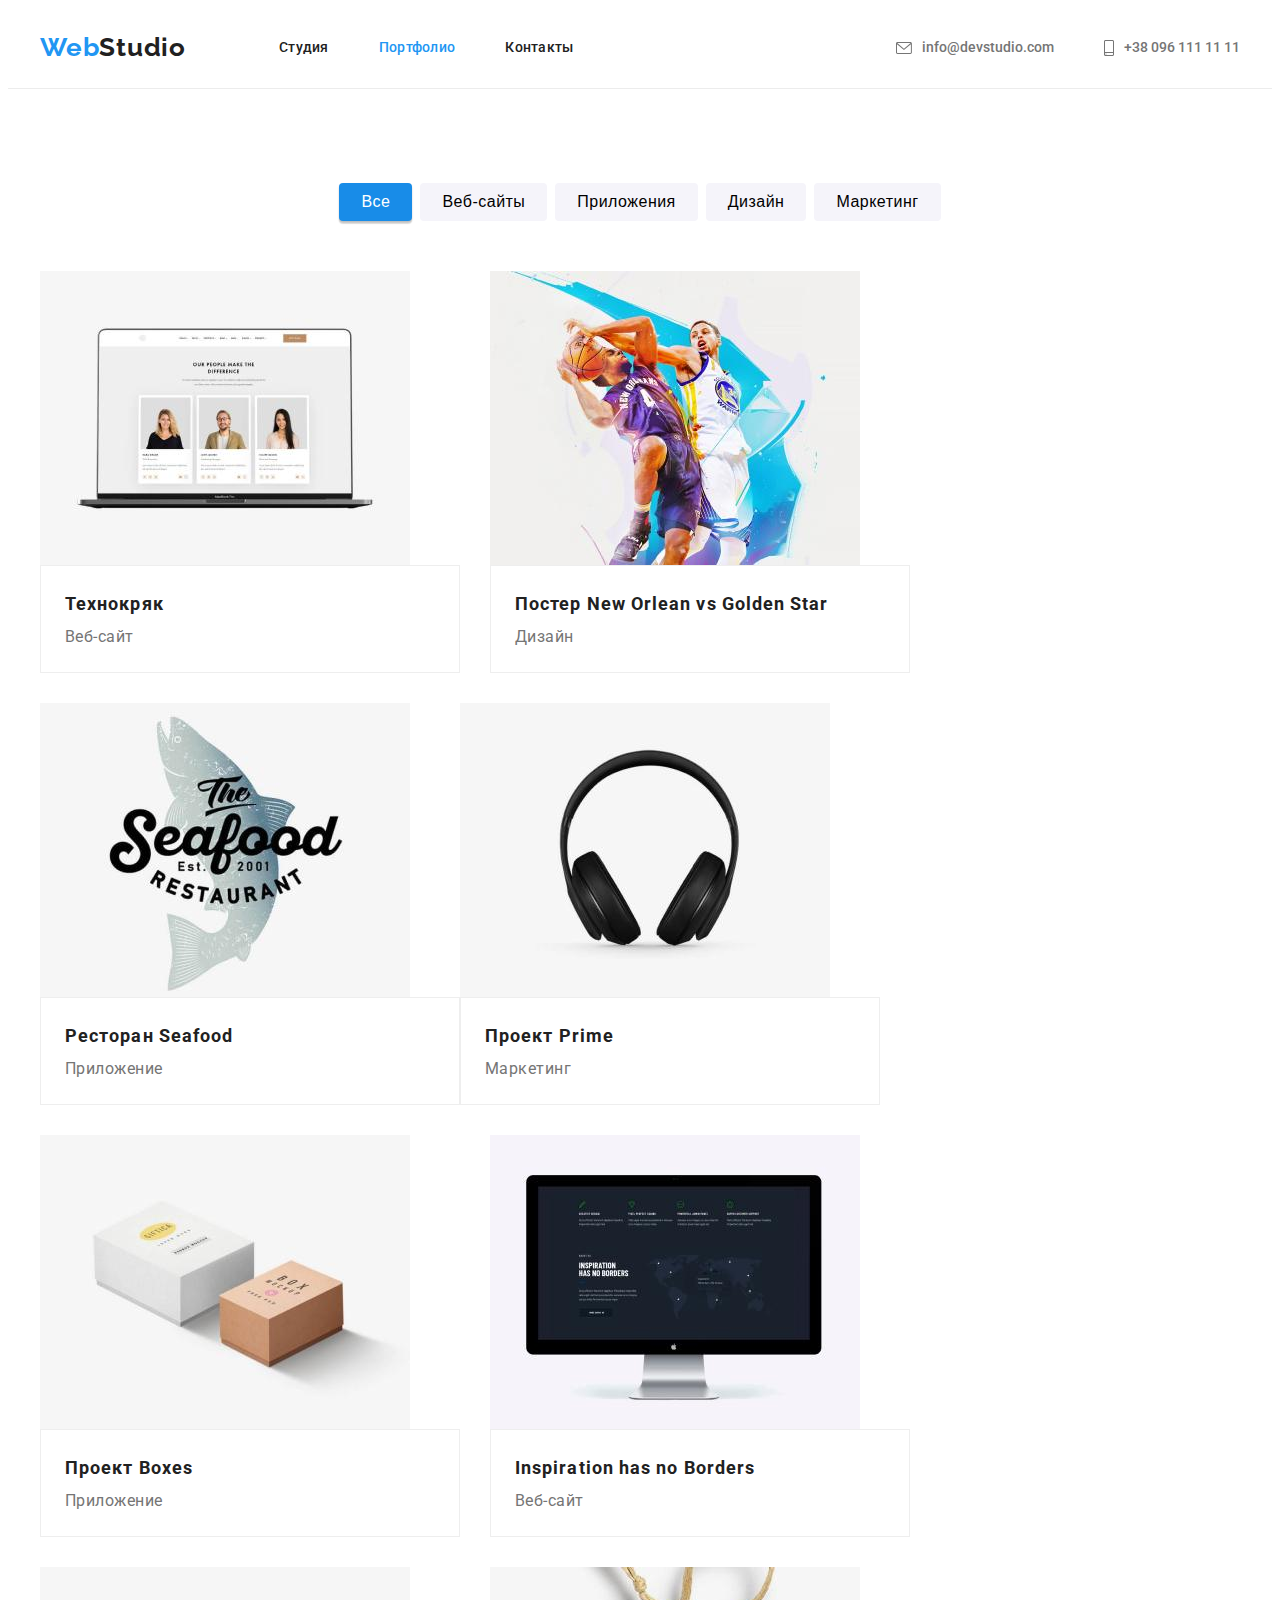
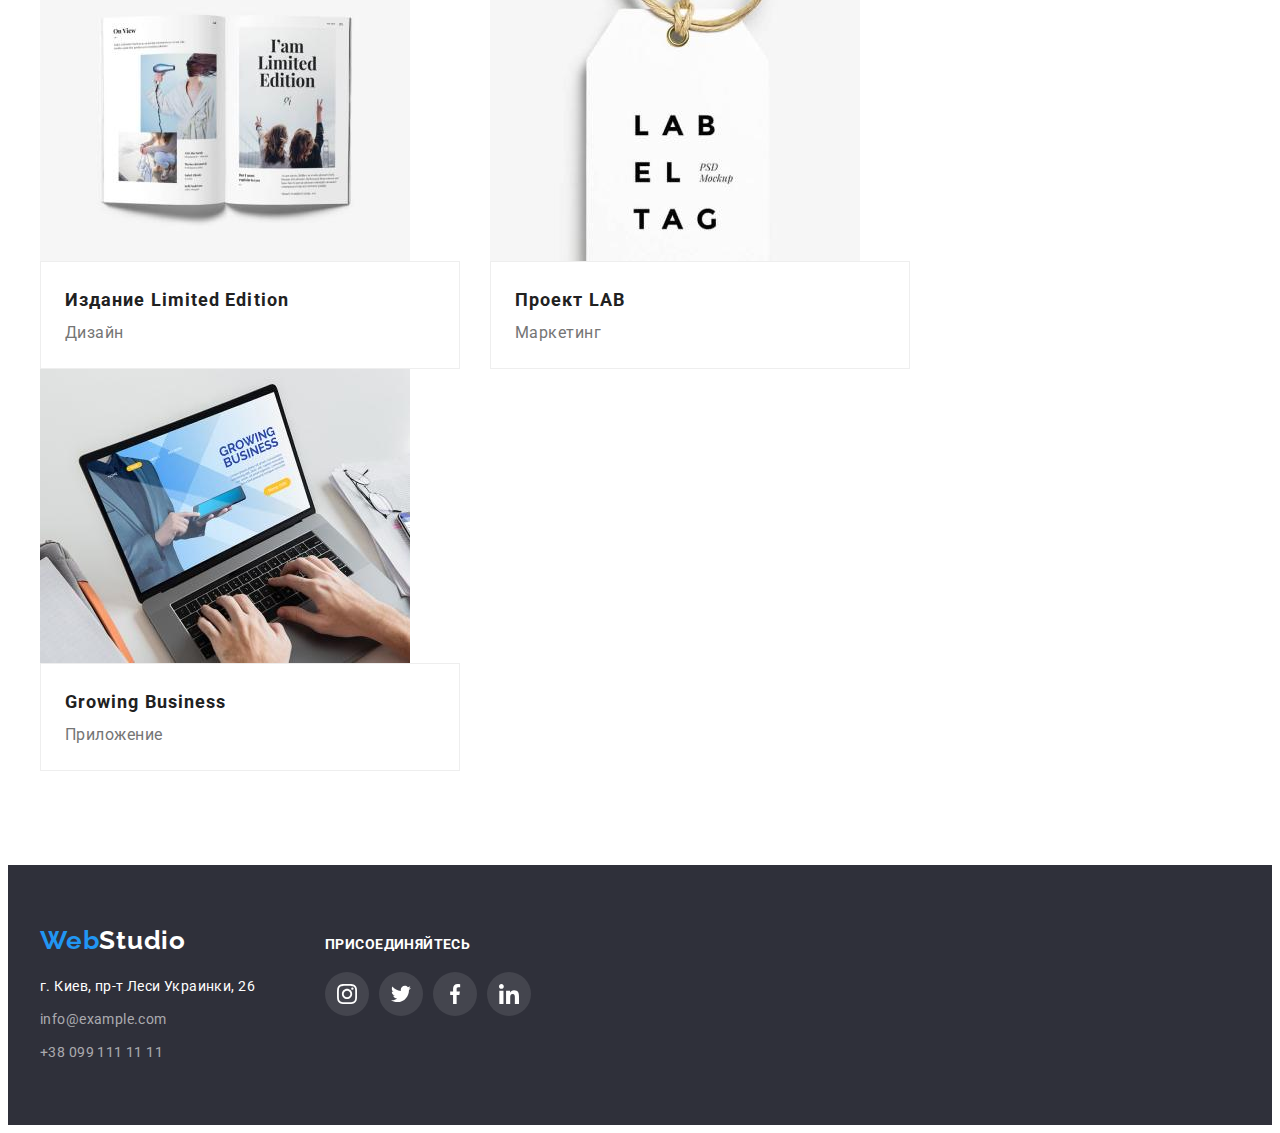
==== portfolio.html @ d8a08584 "." ====
<!DOCTYPE html>
<html lang="ru">
  <head>
    <meta charset="UTF-8" />
    <meta http-equiv="X-UA-Compatible" content="IE=edge" />
    <meta name="viewport" content="width=device-width, initial-scale=1.0" />
    <title>portfolio</title>
    <link
      rel="stylesheet"
      href="https://cdnjs.cloudflare.com/ajax/libs/modern-normalize/1.1.0/modern-normalize.min.css"
      integrity="sha512-wpPYUAdjBVSE4KJnH1VR1HeZfpl1ub8YT/NKx4PuQ5NmX2tKuGu6U/JRp5y+Y8XG2tV+wKQpNHVUX03MfMFn9Q=="
      crossorigin="anonymous"
      referrerpolicy="no-referrer"
    />
    <link rel="preconnect" href="https://fonts.gstatic.com" crossorigin />
    <link
      href="https://fonts.googleapis.com/css2?family=Raleway:wght@700&family=Roboto:wght@400;500;700;900&display=swap"
      rel="stylesheet"
    />
    <link rel="stylesheet" href="./css/styles.css" />
  </head>
  <body>
    <header class="page-header">
      <div class="container header-content">
        <nav class="header-navigation">
          <a href="./index.html" class="logo logo-header logo-navigation"
            >Web<span class="logo-color-studio">Studio</span></a
          >
          <ul class="site-nav">
            <li class="header-link-nav">
              <a class="header-link link" href="./">Студия</a>
            </li>
            <li class="header-link-nav">
              <a class="header-link link link-active" href="./portfolio.html"
                >Портфолио</a
              >
            </li>
            <li class="header-link-nav">
              <a class="header-link link" href="">Контакты</a>
            </li>
          </ul>
        </nav>
        <ul class="auth-nav">
          <li class="header-link-contacts">
            <a
              class="header-link link link-contacs"
              href="mailto:info@devstudio.com"
              ><span class="icon-maile">
                <svg width="16" height="12">
                  <use href="./images/icons/symbol-defs.svg#icon-mesedge"></use>
                </svg>
              </span>
              info@devstudio.com</a
            >
          </li>
          <li class="header-link-contacts">
            <a class="header-link link link-contacs" href="tel:+380961111111">
              <span class="icon-maile">
                <svg width="10" height="16">
                  <use
                    href="./images/icons/symbol-defs.svg#icon-smartphone"
                  ></use>
                </svg>
              </span>
              +38 096 111 11 11</a
            >
          </li>
        </ul>
      </div>
    </header>
    <main>
      <section class="portfolio-container">
        <div class="container">
          <h1 class="visually-hidden">Портфолио</h1>
          <ul class="portfolio-buttons">
            <li class="portfolio-buttons-lists">
              <button
                class="buttons-secondary buttons-secondary-text active-btn"
                type="button"
              >
                Все
              </button>
            </li>
            <li class="portfolio-buttons-lists">
              <button
                class="buttons-secondary buttons-secondary-text"
                type="button"
              >
                Веб-сайты
              </button>
            </li>
            <li class="portfolio-buttons-lists">
              <button
                class="buttons-secondary buttons-secondary-text"
                type="button"
              >
                Приложения
              </button>
            </li>
            <li class="portfolio-buttons-lists">
              <button
                class="buttons-secondary buttons-secondary-text"
                type="button"
              >
                Дизайн
              </button>
            </li>
            <li class="portfolio-buttons-lists">
              <button
                class="buttons-secondary buttons-secondary-text"
                type="button"
              >
                Маркетинг
              </button>
            </li>
          </ul>

          <ul class="portfolio-contant">
            <li class="portfolio-list">
              <a class="portfolio-contant-list" href="">
                <img
                  src="./images/img-portfolio-1.jpg"
                  width="370"
                  alt="ноутбук с изображением"
                />
                <div class="portfolio-block-info">
                  <h2 class="portfolio-main-text">Технокряк</h2>
                  <p class="portfolio-paraqraf">Веб-сайт</p>
                </div>
              </a>
            </li>

            <li class="portfolio-list">
              <a class="portfolio-contant-list" href="">
                <img
                  src="./images/img-portfolio-2.jpg"
                  width="370"
                  alt="два баскетболиста в полете"
                />
                <div class="portfolio-block-info">
                  <h2 class="portfolio-main-text">
                    Постер New Orlean vs Golden Star
                  </h2>
                  <p class="portfolio-paraqraf">Дизайн</p>
                </div></a
              >
            </li>

            <li class="portfolio-list">
              <a class="portfolio-contant-list" href="">
                <img
                  src="./images/img-portfolio-3.jpg"
                  width="370"
                  alt="логотип ресторана с рыбой"
                />
                <div class="portfolio-block-info">
                  <h2 class="portfolio-main-text">Ресторан Seafood</h2>
                  <p class="portfolio-paraqraf">Приложение</p>
                </div></a
              >
            </li>
            <li class="portfolio-list">
              <a class="portfolio-contant-list" href="">
                <img
                  src="./images/img-portfolio-4.jpg"
                  width="370"
                  alt="наушники"
                />
                <div class="portfolio-block-info">
                  <h2 class="portfolio-main-text">Проект Prime</h2>
                  <p class="portfolio-paraqraf">Маркетинг</p>
                </div></a
              >
            </li>
            <li class="portfolio-list">
              <a class="portfolio-contant-list" href="">
                <img
                  src="./images/img-portfolio-5.jpg"
                  width="370"
                  alt="две коробки"
                />
                <div class="portfolio-block-info">
                  <h2 class="portfolio-main-text">Проект Boxes</h2>
                  <p class="portfolio-paraqraf">Приложение</p>
                </div></a
              >
            </li>
            <li class="portfolio-list">
              <a class="portfolio-contant-list" href="">
                <img
                  src="./images/img-portfolio-6.jpg"
                  width="370"
                  alt="мрнитор"
                />
                <div class="portfolio-block-info">
                  <h2 class="portfolio-main-text">
                    Inspiration has no Borders
                  </h2>
                  <p class="portfolio-paraqraf">Веб-сайт</p>
                </div></a
              >
            </li>
            <li class="portfolio-list">
              <a class="portfolio-contant-list" href="">
                <img
                  src="./images/img-portfolio-7.jpg"
                  width="370"
                  alt="книга"
                />
                <div class="portfolio-block-info">
                  <h2 class="portfolio-main-text">Издание Limited Edition</h2>
                  <p class="portfolio-paraqraf">Дизайн</p>
                </div></a
              >
            </li>
            <li class="portfolio-list">
              <a class="portfolio-contant-list" href="">
                <img
                  src="./images/img-portfolio-8.jpg"
                  width="370"
                  alt="бирка"
                />
                <div class="portfolio-block-info">
                  <h2 class="portfolio-main-text">Проект LAB</h2>
                  <p class="portfolio-paraqraf">Маркетинг</p>
                </div></a
              >
            </li>
            <li class="portfolio-list">
              <a class="portfolio-contant-list" href="">
                <img
                  src="./images/img-portfolio-9.jpg"
                  width="370"
                  alt="человек печатает на ноутбук"
                />
                <div class="portfolio-block-info">
                  <h2 class="portfolio-main-text">Growing Business</h2>
                  <p class="portfolio-paraqraf">Приложение</p>
                </div></a
              >
            </li>
          </ul>
        </div>
      </section>
    </main>
    <footer>
      <div class="container footer-blocks">
        <div class="footer-blocks-navigation">
          <a href="./index.html" class="logo-footer"
            >Web<span class="logo-color-studio-footer">Studio</span>
          </a>

          <address>
            <ul>
              <li class="footer-address-link">
                <a
                  class="company-address-link a-c-hover-focus"
                  href="https://goo.gl/maps/QHeTT9nwSXY6Y2y69"
                  target="_blank"
                  rel="noopener noreferrer"
                  >г. Киев, пр-т Леси Украинки, 26</a
                >
              </li>
              <li class="footer-address-link">
                <a
                  class="company-contacts a-c-hover-focus"
                  href="mailto:info@example.com"
                  >info@example.com</a
                >
              </li>
              <li class="footer-address-link">
                <a
                  class="company-contacts a-c-hover-focus"
                  href="tel:+380991111111"
                  >+38 099 111 11 11</a
                >
              </li>
            </ul>
          </address>
        </div>
        <div>
          <strong class="footer-title">присоединяйтесь</strong>
          <ul class="fotter-block-network">
            <li class="fotter-list-network">
              <a class="fotter-network-link" href="">
                <svg class="fotter-network-icons" width="20" height="20">
                  <use
                    href="./images/icons/symbol-defs.svg#icon-instagram"
                  ></use>
                </svg>
              </a>
            </li>
            <li class="fotter-list-network">
              <a class="fotter-network-link" href="">
                <svg class="fotter-network-icons" width="20" height="20">
                  <use href="./images/icons/symbol-defs.svg#icon-twitter"></use>
                </svg>
              </a>
            </li>
            <li class="fotter-list-network">
              <a class="fotter-network-link" href="">
                <svg class="fotter-network-icons" width="20" height="20">
                  <use
                    href="./images/icons/symbol-defs.svg#icon-facebook"
                  ></use>
                </svg>
              </a>
            </li>
            <li class="fotter-list-network">
              <a class="fotter-network-link" href="">
                <svg class="fotter-network-icons" width="20" height="20">
                  <use
                    href="./images/icons/symbol-defs.svg#icon-linkedin"
                  ></use>
                </svg>
              </a>
            </li>
          </ul>
        </div>
      </div>
    </footer>
  </body>
</html>
---- css/styles.css ----
:root {
  --title-text-color: #212121;
  --primery-text-color: #757575;
  --acsent-color: #2196f3;
  --color-logo: #2196f3;
  --logo-color-studio: #212121;
  --logo-color-studio-footer: #ffffff;
  --logo-color-web: #2196f3;
  --background-color: #ffffff;
  --secondary-background-color: #2f303a;
  --third-background-color: #f5f4fa;
  --button-hover-color: #188ce8;
  --fill-color: #afb1b8;
  --fill-color-focus: #ffffff;
  --border-color-icons: #afb1b8;
  --page-header-border-color: #ececec;
}
/* -------------BODY------------- */
body {
  background-color: var(--background-color);
  color: var(--title-text-color);
  font-family: "Roboto", sans-serif;
}
a {
  margin: 0;
  padding: 0;
  text-decoration: none;
  color: var(--title-text-color);
  font-style: normal;
}
ul {
  margin: 0;
  padding: 0;
  list-style: none;
}
img {
  margin: 0;
  padding: 0;
  display: block;
}

h1,
h2,
h3,
h4,
h5,
h6 {
  margin: 0;
}
p {
  margin: 0;
  color: var(--primery-text-color);
}
.visually-hidden {
  position: absolute;
  white-space: nowrap;
  width: 1px;
  height: 1px;
  overflow: hidden;
  border: 0;
  padding: 0;
  clip: rect(0 0 0 0);
  clip-path: inset(50%);
  margin: -1px;
}

.container {
  width: 1200px;
  padding-left: 15px;
  padding-right: 15px;
  margin: 0 auto;
}

/* --------------LOGO-------------- */

.logo {
  font-family: Raleway;
  font-style: normal;
  font-weight: bold;
  font-size: 26px;
  line-height: 1.19;
  letter-spacing: 0.03em;
}
.logo-color-studio {
  color: var(--logo-color-studio);
}

/* ---------NAVIGATION----------- */
.site-nav {
  display: flex;
  font-style: normal;
  font-weight: 500;
  font-size: 14px;
  line-height: 1.14;
  letter-spacing: 0.02em;
  color: var(--title-text-color);
}
.site-nav .link:hover,
.site-nav .link:focus {
  color: var(--acsent-color);
}
.auth-nav {
  display: flex;
  font-weight: 500;
  font-size: 14px;
  line-height: 1.14;
}
.auth-nav .link:hover,
.auth-nav .link:focus {
  color: var(--acsent-color);
  fill: var(--acsent-color);
}
.link-contacs {
  color: var(--primery-text-color);
  fill: var(--primery-text-color);
}
.link-active {
  color: var(--acsent-color);
}

/* --------------HEADER----------- */
.page-header {
  border-bottom: 1px solid var(--page-header-border-color);
}
.header-content {
  display: flex;
  align-items: center;
  justify-content: space-between;
}
.header-navigation {
  display: flex;
  align-items: center;
}
.logo-navigation {
  color: var(--acsent-color);
  margin-right: 93px;
}
.logo-header {
  padding-top: 24px;
  padding-bottom: 25px;
}
.header-link {
  display: flex;
  align-items: center;
  padding-top: 32px;
  padding-bottom: 32px;
}
.header-link-contacts {
  display: flex;
}
.header-link-nav:not(:last-child) {
  margin-right: 50px;
}
.header-link-contacts:not(:last-child) {
  margin-right: 50px;
}
.icon-maile {
  display: flex;
  margin-right: 10px;
}

/* -------------BUTTONs-------------- */
.button {
  height: 50px;
  background-color: var(--color-logo);
  border: none;

  border-radius: 4px;
  cursor: pointer;
}
.button:hover,
.button:focus {
  background-color: var(--button-hover-color);
  box-shadow: 0px 4px 4px rgba(0, 0, 0, 0.15);
}

.button-text {
  padding: 10px 32px;
  color: var(--background-color);
  font-weight: 700;
  font-size: 16px;
  line-height: 1.87;
  align-items: center;
  text-align: center;
  letter-spacing: 0.06em;
}

.buttons-secondary {
  padding: 6px 22px;
  height: 38px;
  background-color: var(--third-background-color);
  border: none;
  border-radius: 4px;
  cursor: pointer;
}
.active-btn {
  background-color: var(--button-hover-color);
  color: var(--background-color);
  box-shadow: 0px 3px 1px rgba(0, 0, 0, 0.1), 0px 1px 2px rgba(0, 0, 0, 0.08),
    0px 2px 2px rgba(0, 0, 0, 0.12);
}

.buttons-secondary:hover,
.buttons-secondary:focus {
  color: var(--background-color);
  background-color: var(--color-logo);
  box-shadow: 0px 3px 1px rgba(0, 0, 0, 0.1), 0px 1px 2px rgba(0, 0, 0, 0.08),
    0px 2px 2px rgba(0, 0, 0, 0.12);
}

.buttons-secondary-text {
  font-weight: 500;
  font-size: 16px;
  line-height: 1.62;
  text-align: center;
  letter-spacing: 0.03em;
}
/* ----------------HERO---------------- */
.hero {
  padding-top: 200px;
  padding-bottom: 200px;
  text-align: center;
  background-color: var(--secondary-background-color);
}
.hero-bgpfoto {
  margin-left: auto;
  margin-right: auto;

  height: 600px;
  max-width: 1600px;
  background-image: linear-gradient(
      to right,
      rgba(47, 48, 58, 0.4),
      rgba(47, 48, 58, 0.4)
    ),
    url(../images/bagraund-foto.jpg);
  background-size: cover;
  background-position: center;
  background-repeat: no-repeat;
}
.hero-text {
  margin-bottom: 40px;
  margin-left: auto;
  margin-right: auto;
  width: 696px;
  height: 120px;
  font-weight: 900;
  font-size: 44px;
  line-height: 1.36;
  color: var(--background-color);

  letter-spacing: 0.06em;
  text-transform: uppercase;
}
/* --------------PECULIARITIES----------------- */

.peculiarities-sections {
  padding-top: 94px;
  padding-bottom: 94px;
}
.peculiarities {
  display: flex;
  margin-left: -30px;
}
.peculiarities-link {
  width: 270px;
  flex-basis: calc((100% - 4 * 30) / 4);
  margin-left: 30px;
}
.peculiarities-title {
  margin-bottom: 10px;
  font-weight: 700;
  font-size: 14px;
  line-height: 1.14;
  letter-spacing: 0.03em;
  text-transform: uppercase;
  color: var(--title-text-color);
}
.peculiarities-svg {
  display: flex;
  justify-content: center;
  align-items: center;
  background-color: var(--third-background-color);
  border-radius: 4px;
  width: 270px;
  height: 120px;
  margin-bottom: 30px;
}

.peculiarities-paragraph {
  font-weight: 400;
  font-size: 14px;
  line-height: 1.71;
  letter-spacing: 0.03em;
}

/* ----------PRODUCTS------------ */
.products-sections {
  padding-bottom: 94px;
  text-align: center;
  /* display: flex; */
}
.products-title {
  margin-bottom: 50px;
  font-weight: 700;
  font-size: 36px;
  line-height: 1.16;
  letter-spacing: 0.03em;
}
.product-list {
  display: flex;
  margin-left: -30px;
}
.products-foto {
  flex-basis: calc((100% - 3 * 30px) / 3);
  margin-left: 30px;
}
/* -----------------COMMANDs------------------- */
.command {
  text-align: center;
  padding-top: 94px;
  padding-bottom: 94px;
  background-color: var(--third-background-color);
}

.command-title {
  margin-bottom: 50px;
  font-weight: bold;
  font-size: 36px;
  line-height: 1.16;
}
.command-group {
  display: flex;
  margin-left: -30px;
}
.command-group-list {
  flex-basis: calc((100% - 4 * 30px) / 4);
  margin-left: 30px;
}
.command-info-block {
  padding-top: 30px;
  padding-bottom: 30px;
  background-color: var(--background-color);
  box-shadow: 0px 1px 3px rgba(0, 0, 0, 0.12), 0px 1px 1px rgba(0, 0, 0, 0.14),
    0px 2px 1px rgba(0, 0, 0, 0.2);
  border-radius: 0px 0px 4px 4px;
}

.command-name-title {
  margin-bottom: 10px;
  font-weight: 500;
  font-size: 16px;
  line-height: 1.18;
  letter-spacing: 0.03em;
}

.command-paragraph {
  margin-bottom: 16px;
  font-weight: 400;
  font-size: 16px;
  line-height: 1.18;
  letter-spacing: 0.03em;
}
.command-block-network {
  display: flex;
  justify-content: center;
  align-items: center;
}
.command-network-link {
  display: flex;
  justify-content: center;
  align-items: center;
  width: 44px;
  height: 44px;
  fill: var(--fill-color);
  border-radius: 50%;
}

.command-network-link:hover,
.command-network-link:focus {
  background-color: var(--acsent-color);
  fill: var(--logo-color-studio-footer);
}

.command-list-link:not(:last-child) {
  margin-right: 10px;
}
/* ------------PORTFOLIO----------- */
.portfolio-container {
  padding-top: 94px;
  padding-bottom: 94px;
}
.portfolio-buttons {
  margin-bottom: 50px;
  display: flex;
  justify-content: center;
}
.portfolio-buttons-lists:not(:last-child) {
  margin-right: 8px;
}
.portfolio-contant {
  display: flex;
  flex-wrap: wrap;
}
.portfolio-contant-list {
  display: block;
}
.portfolio-list {
  margin-right: 30px;
  margin-bottom: 30px;
}
.portfolio-contant-list:focus,
.portfolio-contant-list:hover {
  box-shadow: 0px 1px 1px rgba(0, 0, 0, 0.12), 0px 4px 4px rgba(0, 0, 0, 0.06),
    1px 4px 6px rgba(0, 0, 0, 0.16);
}

.portfolio-list:nth-last-child(-n + 3) {
  margin-bottom: 0;
}
.portfolio-list:nth-child(3n + 3) {
  margin-right: 0;
}
.portfolio-block-info {
  width: 370px;
  padding: 20px 24px;
  border: 1px solid #eeeeee;
}
.portfolio-main-text {
  font-weight: 700;
  font-size: 18px;
  line-height: 2;
  letter-spacing: 0.06em;
  color: var(--title-text-color);
}
.portfolio-paraqraf {
  font-weight: 400;
  font-size: 16px;
  line-height: 1.87;
  letter-spacing: 0.03em;
  color: var(--primery-text-color);
}
/* ----------CLIENT----------- */
.clients {
  padding-top: 94px;
  padding-bottom: 94px;
}
.clients-title {
  text-align: center;
  margin-bottom: 50px;
  font-weight: bold;
  font-size: 36px;
  line-height: 1.16;
}

.clients-block {
  display: flex;
}

.clients-link {
  width: 170px;
  height: 92px;
  display: flex;
  justify-content: center;
  align-items: center;
  border: 1px solid var(--border-color-icons);
  border-radius: 4px;
  fill: var(--fill-color);
}

.clients-link:hover,
.clients-link:focus {
  border-color: var(--acsent-color);
  fill: var(--acsent-color);
}
.clients-list:not(:last-child) {
  margin-right: 30px;
}

/* -------------FOOTER------------ */
footer {
  background-color: var(--secondary-background-color);
  padding-top: 60px;
  padding-bottom: 60px;
}
.footer-blocks {
  display: flex;
  align-items: baseline;
}
.footer-blocks-navigation {
  margin-right: 70px;
}
.logo-footer {
  display: block;
  margin-bottom: 20px;
  color: var(--acsent-color);
  font-family: Raleway;
  font-weight: 700;
  font-size: 26px;
  line-height: 1.19;
  letter-spacing: 0.03em;
}
.logo-color-studio-footer {
  color: var(--logo-color-studio-footer);
}
.footer-address-link {
  display: block;
}
.footer-address-link:not(:last-child) {
  margin-bottom: 9px;
}

.company-address-link {
  font-size: 14px;
  line-height: 1.71;
  color: var(--background-color);
  letter-spacing: 0.03em;
}
.a-c-hover-focus:focus,
.a-c-hover-focus:hover {
  color: var(--acsent-color);
}
.company-contacts {
  font-size: 14px;
  line-height: 1.71;
  letter-spacing: 0.03em;

  color: rgba(255, 255, 255, 0.6);
}

.footer-title {
  display: block;
  margin-bottom: 20px;
  font-weight: 700;
  font-size: 14px;
  line-height: 1.14;
  letter-spacing: 0.03em;
  text-transform: uppercase;

  color: var(--background-color);
}
.fotter-block-network {
  display: flex;
}
.fotter-network-link {
  width: 44px;
  height: 44px;
  display: flex;
  justify-content: center;
  align-items: center;
  background-color: rgba(255, 255, 255, 0.1);
  border-radius: 50%;
  fill: var(--background-color);
}
.fotter-network-link:hover,
.fotter-network-link:focus {
  background-color: var(--acsent-color);
}

.fotter-list-network:not(:last-child) {
  margin-right: 10px;
}
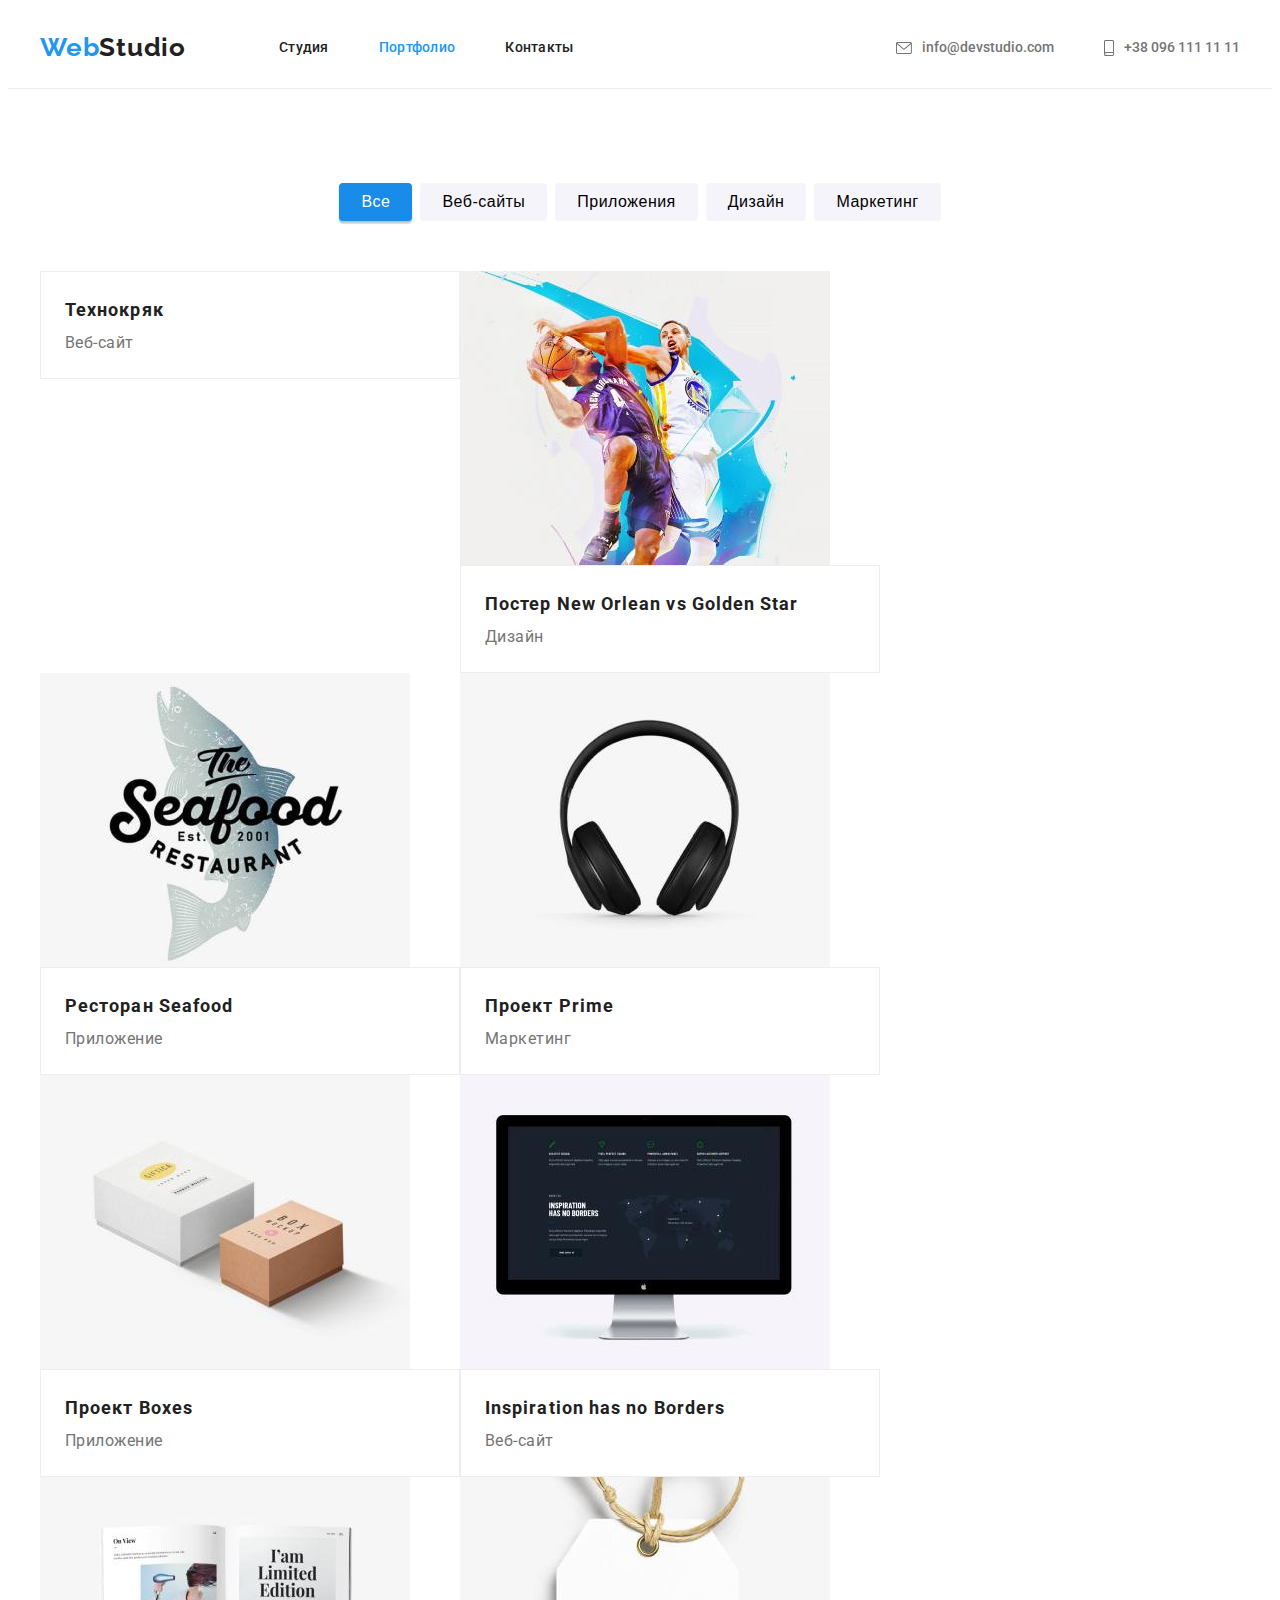
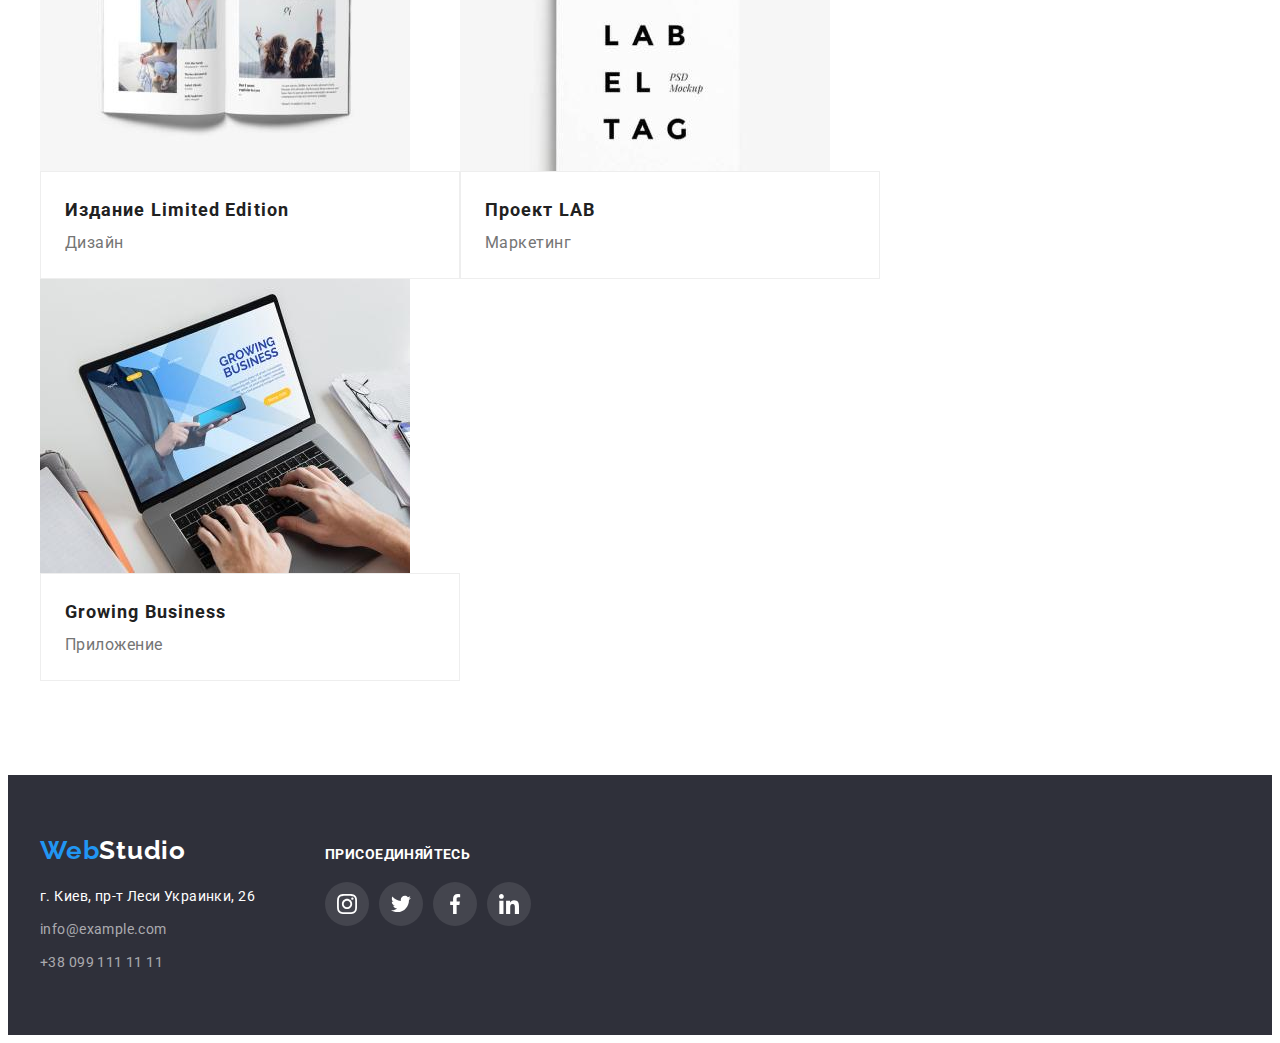
==== commit c4dbb5ea: "/" ====
--- a/portfolio.html
+++ b/portfolio.html
@@ -118,7 +118,7 @@
           <ul class="portfolio-contant">
             <li class="portfolio-list">
               <a class="portfolio-contant-list" href="">
-                <img
+                <imgzzz
                   src="./images/img-portfolio-1.jpg"
                   width="370"
                   alt="ноутбук с изображением"
--- a/css/styles.css
+++ b/css/styles.css
@@ -405,7 +405,7 @@
 .portfolio-contant-list {
   display: block;
 }
-.portfolio-list {
+z .portfolio-list {
   margin-right: 30px;
   margin-bottom: 30px;
 }
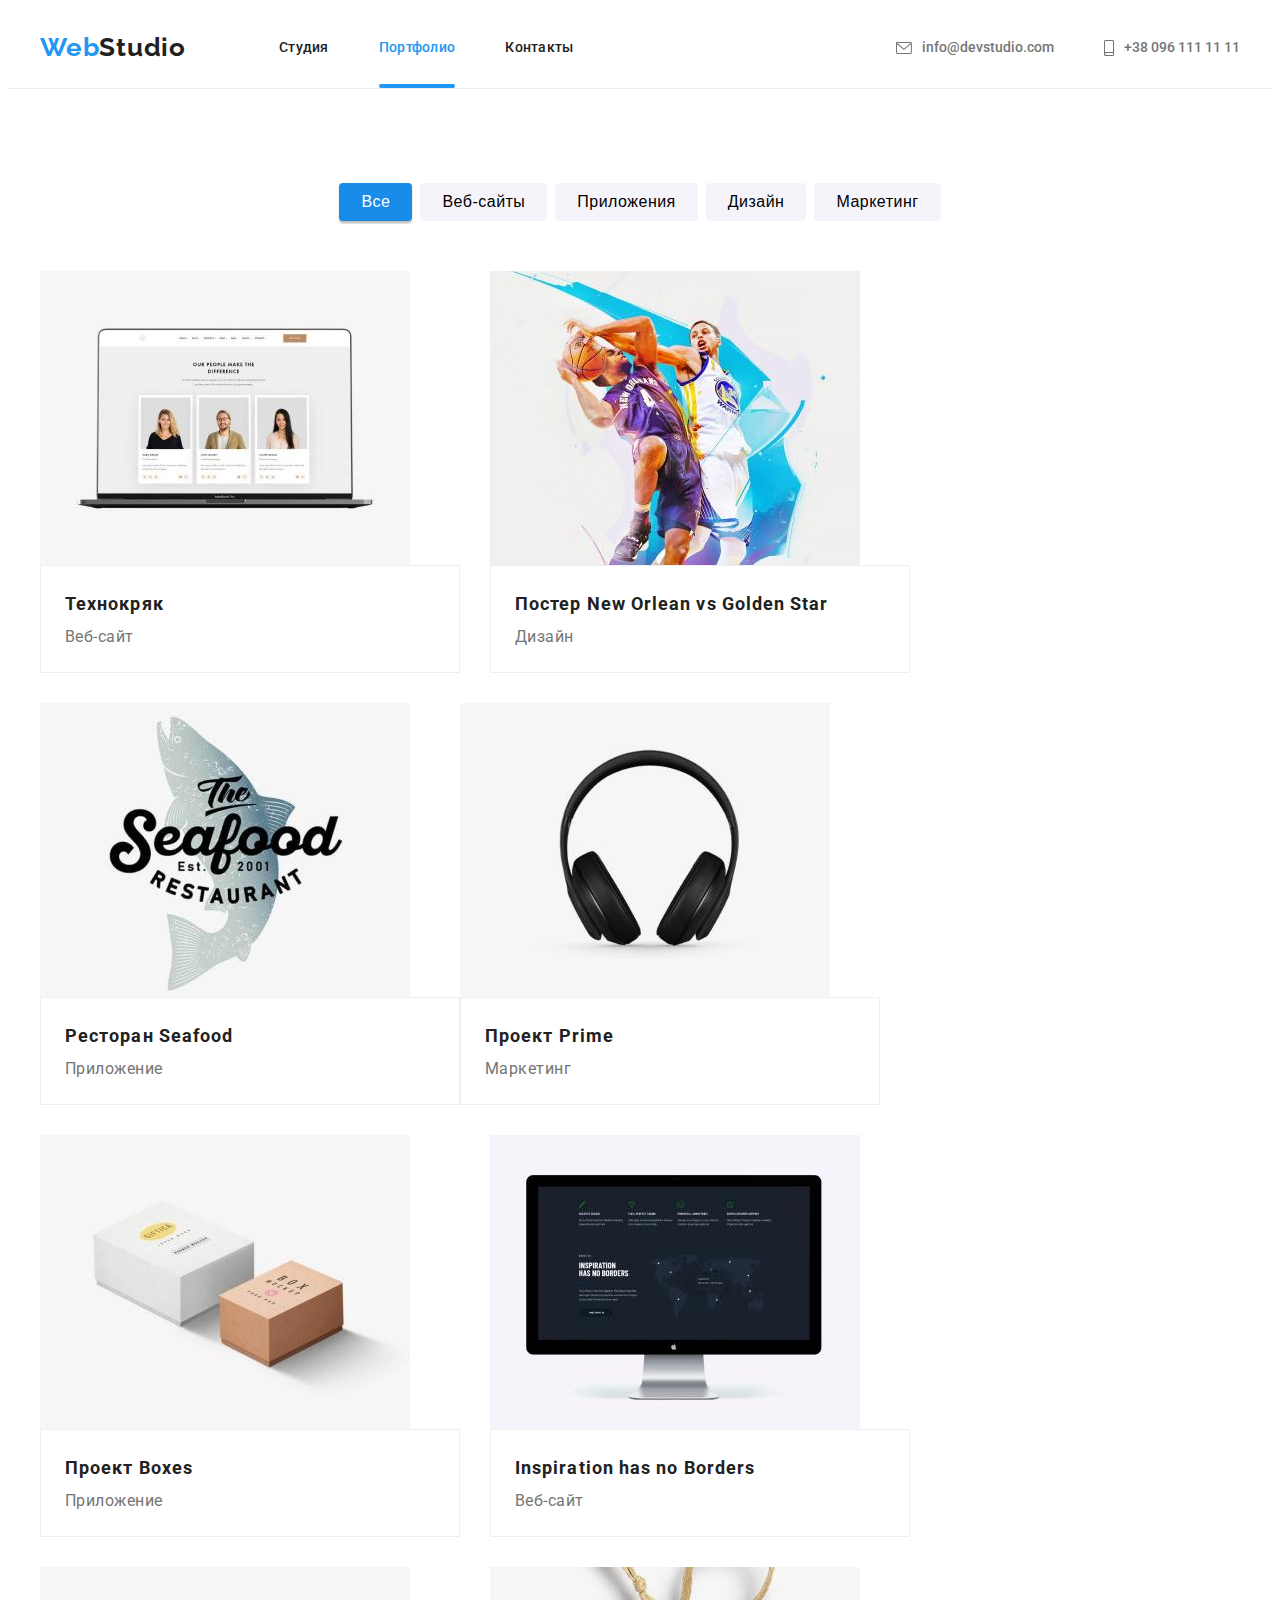
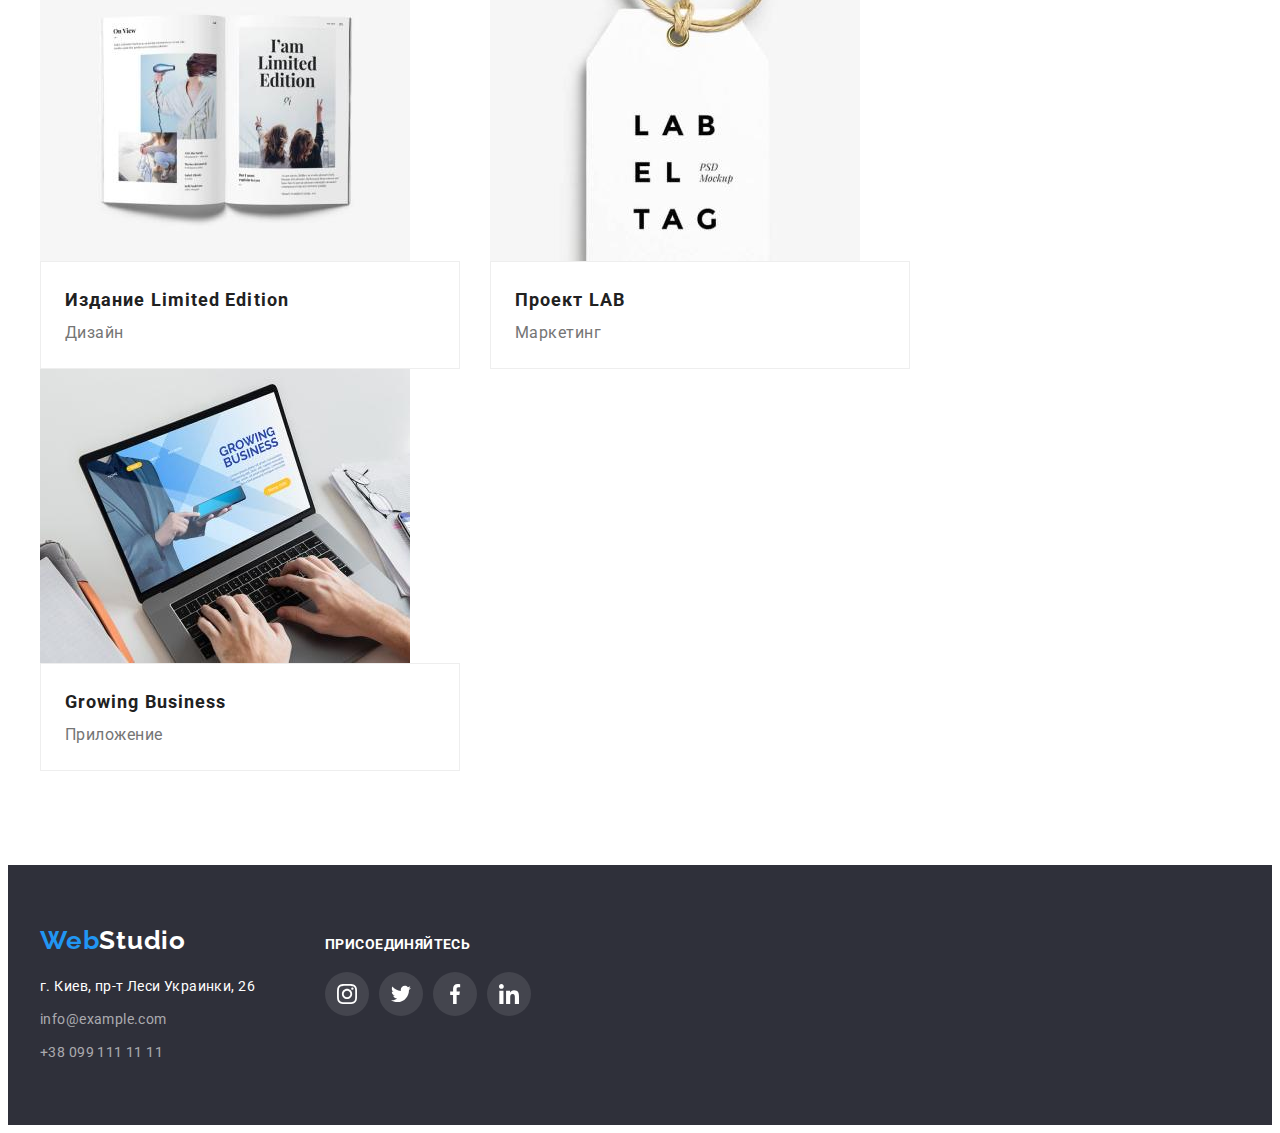
==== commit d47b70ce: "сделал полоски" ====
--- a/portfolio.html
+++ b/portfolio.html
@@ -28,15 +28,17 @@
           >
           <ul class="site-nav">
             <li class="header-link-nav">
-              <a class="header-link link" href="./">Студия</a>
+              <a class="header-link link line-effects" href="./">Студия</a>
             </li>
             <li class="header-link-nav">
-              <a class="header-link link link-active" href="./portfolio.html"
+              <a
+                class="header-link link link-active line-effects"
+                href="./portfolio.html"
                 >Портфолио</a
               >
             </li>
             <li class="header-link-nav">
-              <a class="header-link link" href="">Контакты</a>
+              <a class="header-link link line-effects" href="">Контакты</a>
             </li>
           </ul>
         </nav>
@@ -118,7 +120,7 @@
           <ul class="portfolio-contant">
             <li class="portfolio-list">
               <a class="portfolio-contant-list" href="">
-                <imgzzz
+                <img
                   src="./images/img-portfolio-1.jpg"
                   width="370"
                   alt="ноутбук с изображением"
--- a/css/styles.css
+++ b/css/styles.css
@@ -14,6 +14,7 @@
   --fill-color-focus: #ffffff;
   --border-color-icons: #afb1b8;
   --page-header-border-color: #ececec;
+  --text-color-white: #ffffff;
 }
 /* -------------BODY------------- */
 body {
@@ -117,6 +118,16 @@
 .link-active {
   color: var(--acsent-color);
 }
+.link-active::after {
+  content: "";
+  position: absolute;
+  bottom: 0;
+  left: 0;
+  width: 100%;
+  height: 4px;
+  background: #2196f3;
+  border-radius: 2px;
+}
 
 /* --------------HEADER----------- */
 .page-header {
@@ -147,6 +158,19 @@
 }
 .header-link-contacts {
   display: flex;
+}
+.header-link-nav {
+  position: relative;
+}
+.line-effects:hover::after {
+  content: "";
+  position: absolute;
+  bottom: 0;
+  left: 0;
+  width: 100%;
+  height: 4px;
+  background: #2196f3;
+  border-radius: 2px;
 }
 .header-link-nav:not(:last-child) {
   margin-right: 50px;
@@ -312,8 +336,27 @@
   margin-left: -30px;
 }
 .products-foto {
+  position: relative;
   flex-basis: calc((100% - 3 * 30px) / 3);
   margin-left: 30px;
+}
+.products-description {
+  position: absolute;
+  bottom: 0;
+  left: 0;
+  display: flex;
+  justify-content: center;
+  align-items: center;
+  width: 370px;
+  height: 70px;
+  font-weight: 700;
+  font-size: 14px;
+  line-height: 1.14;
+  text-align: center;
+  letter-spacing: 0.03em;
+  text-transform: uppercase;
+  background-color: rgba(47, 48, 58, 0.8);
+  color: var(--text-color-white);
 }
 /* -----------------COMMANDs------------------- */
 .command {
@@ -405,7 +448,7 @@
 .portfolio-contant-list {
   display: block;
 }
-z .portfolio-list {
+.portfolio-list {
   margin-right: 30px;
   margin-bottom: 30px;
 }
@@ -440,6 +483,7 @@
   letter-spacing: 0.03em;
   color: var(--primery-text-color);
 }
+
 /* ----------CLIENT----------- */
 .clients {
   padding-top: 94px;
